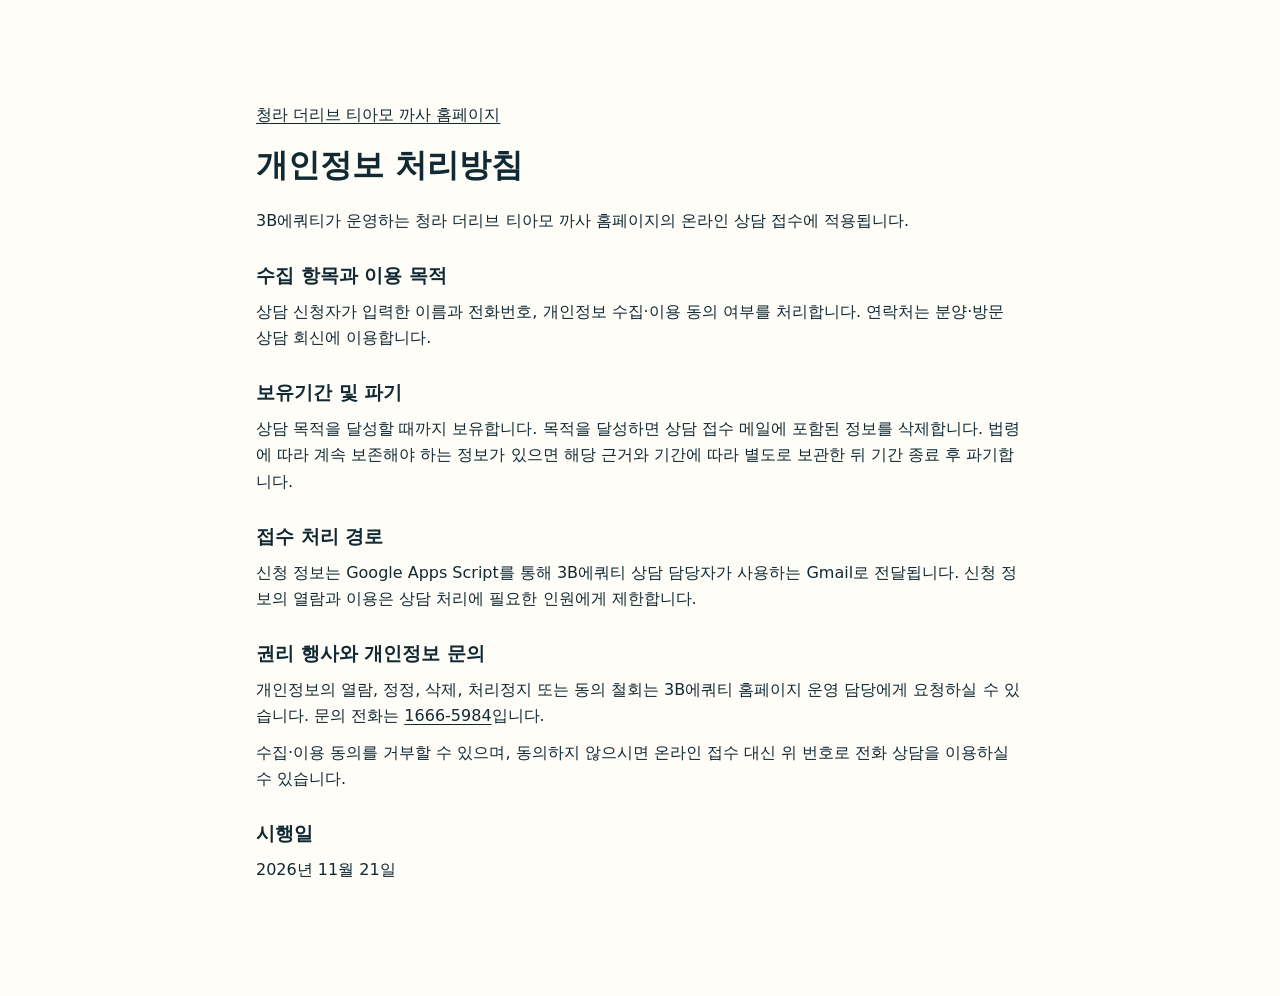
==== privacy.html @ 80af2cf6 "Add consultation privacy policy" ====
<!doctype html>
<html lang="ko">
<head>
  <meta charset="utf-8">
  <meta name="viewport" content="width=device-width,initial-scale=1">
  <meta name="theme-color" content="#10222d">
  <title>개인정보 처리방침 | 3B에쿼티</title>
  <meta name="description" content="청라 더리브 티아모 까사 상담 신청 시 개인정보의 이용 목적, 보유기간, 파기 및 개인정보 문의 안내.">
  <link rel="canonical" href="https://wanjunsim3-droid.github.io/cheongna-theliv-tiamo/privacy.html">
  <link rel="stylesheet" href="style.css">
  <style>
    .policy { max-width: 48rem; }
    .policy h1 { margin: 0 0 1rem; }
    .policy h2 { font-size: 1.2rem; margin: 1.6rem 0 .45rem; }
    .policy p { margin: 0 0 .65rem; }
    .policy a { text-decoration: underline; text-underline-offset: .2em; }
  </style>
</head>
<body>
  <main class="wrap section policy">
    <p><a href="./">청라 더리브 티아모 까사 홈페이지</a></p>
    <h1>개인정보 처리방침</h1>
    <p>3B에쿼티가 운영하는 청라 더리브 티아모 까사 홈페이지의 온라인 상담 접수에 적용됩니다.</p>
    <h2>수집 항목과 이용 목적</h2>
    <p>상담 신청자가 입력한 이름과 전화번호, 개인정보 수집·이용 동의 여부를 처리합니다. 연락처는 분양·방문 상담 회신에 이용합니다.</p>
    <h2>보유기간 및 파기</h2>
    <p>상담 목적을 달성할 때까지 보유합니다. 목적을 달성하면 상담 접수 메일에 포함된 정보를 삭제합니다. 법령에 따라 계속 보존해야 하는 정보가 있으면 해당 근거와 기간에 따라 별도로 보관한 뒤 기간 종료 후 파기합니다.</p>
    <h2>접수 처리 경로</h2>
    <p>신청 정보는 Google Apps Script를 통해 3B에쿼티 상담 담당자가 사용하는 Gmail로 전달됩니다. 신청 정보의 열람과 이용은 상담 처리에 필요한 인원에게 제한합니다.</p>
    <h2>권리 행사와 개인정보 문의</h2>
    <p>개인정보의 열람, 정정, 삭제, 처리정지 또는 동의 철회는 3B에쿼티 홈페이지 운영 담당에게 요청하실 수 있습니다. 문의 전화는 <a href="tel:16665984">1666-5984</a>입니다.</p>
    <p>수집·이용 동의를 거부할 수 있으며, 동의하지 않으시면 온라인 접수 대신 위 번호로 전화 상담을 이용하실 수 있습니다.</p>
    <h2>시행일</h2>
    <p>2026년 11월 21일</p>
  </main>
</body>
</html>
---- style.css ----
:root {
  color-scheme: light;
  --ink: #112933;
  --night: #10222d;
  --deeper: #0b1a24;
  --sand: #e6c894;
  --bronze: #735727;
  --paper: #f8f6ef;
  --white: #fffdf8;
  --muted: #4f6166;
  --line: #d6dcd9;
  --serif: "Noto Serif KR", "Nanum Myeongjo", Georgia, serif;
  --sans: "Pretendard", "Apple SD Gothic Neo", "Malgun Gothic", system-ui, sans-serif;
}
*, *::before, *::after { box-sizing: border-box; }
html { scroll-behavior: smooth; scroll-padding-top: 5rem; }
body { margin: 0; color: var(--ink); background: var(--white); font: 1rem/1.65 var(--sans); }
a { color: inherit; text-decoration: none; }
button { font: inherit; }
a:focus-visible, button:focus-visible { outline: 3px solid #508698; outline-offset: 4px; }
h1, h2, h3, p, dl, dd { margin: 0; }
.wrap { width: min(100% - 5rem, 76rem); margin-inline: auto; }
.skip { position: absolute; left: 1rem; top: -5rem; z-index: 10; background: var(--white); padding: .65rem 1rem; }
.skip:focus { top: 1rem; }
.header { position: sticky; top: 0; z-index: 3; background: var(--deeper); color: var(--white); border-bottom: 1px solid #ffffff24; }
.header-inner { min-height: 4.75rem; display: flex; align-items: center; justify-content: space-between; gap: 1.25rem; }
.wordmark { display: grid; grid-auto-rows: max-content; line-height: 1.25; }
.wordmark span { font-family: Georgia, serif; letter-spacing: .16em; color: var(--sand); font-size: 1.28rem; }
.wordmark small { margin-top: .28rem; letter-spacing: .035em; font-size: .78rem; }
nav { display: flex; gap: clamp(1.2rem, 4vw, 3.5rem); font-size: .94rem; }
nav a, .header-contact { padding-block: .45rem; }
nav a:hover, .header-contact:hover { color: var(--sand); }
.header-contact { font-weight: 650; color: var(--sand); font-variant-numeric: tabular-nums; white-space: nowrap; }
.hero { position: relative; isolation: isolate; display: flex; align-items: center; min-height: clamp(32rem, 75svh, 49rem); background: #182d3b; color: var(--white); }
.hero-visual { position: absolute; inset: 0; z-index: -1; background: linear-gradient(90deg, #0b1925fa 0%, #0b1925e8 21%, #0b192566 58%, #0b19251a 100%), linear-gradient(0deg, #0a1824bb, transparent 28%), url("cheongna-concept.webp") 63% 52% / cover no-repeat; }
.hero-inner { padding-block: 5.5rem 6.5rem; }
.eyebrow { font-size: .82rem; font-weight: 750; letter-spacing: .19em; color: var(--bronze); }
.hero .eyebrow, .consult .eyebrow { color: var(--sand); }
.hero h1 { margin-top: .85rem; font: 620 clamp(3rem, 7vw, 6.15rem)/1.12 var(--serif); letter-spacing: -.075em; }
.hero h1 em { color: var(--sand); font-style: normal; }
.hero-desc { margin-top: 1.5rem; color: #f5f4ef; font-size: clamp(1rem, 2vw, 1.22rem); }
.actions { display: flex; flex-wrap: wrap; gap: .65rem; margin-top: 1.6rem; }
.button { min-height: 3.05rem; display: inline-flex; align-items: center; justify-content: center; padding: .62rem 1.2rem; border: 1px solid transparent; font-size: .94rem; font-weight: 700; transition: background-color .2s, color .2s; }
.primary { background: var(--sand); color: #142633; }
.primary:hover { background: #f4dcae; }
.ghost { border-color: #ffffff83; color: var(--white); }
.ghost:hover { background: #ffffff25; }
.image-note { position: absolute; inset: auto 0 1rem; text-align: right; color: #faf7ef; font-size: .8rem; text-shadow: 0 1px 4px #091722; }
.overview { padding-block: 3.35rem 3.85rem; border-bottom: 1px solid var(--line); }
.section { padding-block: clamp(4rem, 8vw, 7rem); }
.section-heading h2 { margin-top: .38rem; font: 650 clamp(2.1rem, 5vw, 3.35rem)/1.26 var(--serif); letter-spacing: -.065em; }
.section-heading > p:last-of-type:not(.eyebrow) { margin-top: .85rem; color: var(--muted); max-width: 32rem; }
.section-heading.compact h2 { font-size: 2rem; }
.section-heading.compact > p:last-child { margin-top: .35rem; }
.metrics { display: grid; grid-template-columns: repeat(4, 1fr); margin-top: 1.7rem; }
.metrics > div { padding: .45rem 1.2rem; border-left: 1px solid var(--line); min-width: 0; }
.metrics > div:first-child { padding-left: 0; border-left: 0; }
.metrics dt { color: var(--muted); font-size: .94rem; }
.metrics dd:not(.note) { font-weight: 650; margin-block: .15rem .2rem; line-height: 1.18; }
.metrics strong { font-family: Georgia, serif; font-size: clamp(1.95rem, 3.7vw, 3.3rem); font-weight: 500; }
.metrics .company strong { font-size: clamp(1.55rem, 3.1vw, 2.6rem); }
.note { color: var(--muted); font-size: .87rem; line-height: 1.55; }
.types { background: var(--paper); }
.type-layout { display: grid; grid-template-columns: minmax(11rem, .75fr) minmax(0, 2fr); gap: 1rem; margin-block: 1.85rem 1rem; }
.type-select { display: grid; grid-template-columns: 1fr 1fr; gap: .45rem; }
.type-select button { min-height: 4rem; border: 1px solid #c8ceca; color: var(--ink); background: var(--white); cursor: pointer; font-size: clamp(1.14rem, 2.4vw, 1.6rem); font-family: Georgia, var(--sans); }
.type-select button:hover { border-color: var(--ink); }
.type-select button[aria-pressed="true"] { background: var(--night); color: var(--sand); border-color: var(--night); }
.type-select span { font: .82rem var(--sans); margin-left: .16rem; }
.type-detail { min-height: 11.5rem; display: grid; grid-template-columns: 1.35fr 1fr; align-items: center; gap: 1.45rem; padding: 1.55rem clamp(1rem, 4vw, 2.6rem); background: var(--white); border: 1px solid #c8ceca; }
.type-area { font: 500 clamp(2.4rem, 5vw, 4.7rem)/1.12 Georgia, serif; letter-spacing: -.065em; font-variant-numeric: lining-nums tabular-nums; }
.area-unit { margin-left: .18rem; font: 1rem var(--sans); letter-spacing: 0; }
.type-detail dl > div { display: flex; justify-content: space-between; gap: .4rem; padding-block: .4rem; border-bottom: 1px solid var(--line); }
.type-detail dt { color: var(--muted); }
.type-detail dd { white-space: nowrap; font-weight: 700; }
.location-layout, .consult-layout { display: grid; grid-template-columns: 1fr .8fr; gap: clamp(2rem, 7vw, 7rem); align-items: center; }
.place-links { display: grid; margin-top: 1.45rem; max-width: 28rem; }
.place-links a { display: flex; align-items: baseline; justify-content: space-between; gap: .6rem; border-bottom: 1px solid var(--line); padding: .65rem 0; font-weight: 700; }
.place-links a:hover { color: var(--bronze); }
.place-links span { font-size: .84rem; font-weight: 500; color: var(--muted); text-align: right; }
.address-box { background: #eaf0ed; border-top: 3px solid #618679; padding: clamp(1.4rem, 4vw, 3rem); }
.address-box h3 { font: 650 clamp(1.65rem, 3vw, 2.5rem)/1.25 var(--serif); letter-spacing: -.05em; margin-block: .6rem .4rem; }
.address-box > p:not(.eyebrow) { color: var(--muted); }
.outline { color: var(--ink); border-color: #7b9790; margin-top: 1.25rem; }
.outline:hover { background: #dbe7e2; }
.consult { background: var(--night); color: var(--white); }
.consult .section-heading > p:last-of-type:not(.eyebrow) { color: #e3eae8; }
.contact-box { border-left: 1px solid #ffffff42; padding-left: clamp(1.4rem, 5vw, 3rem); }
.contact-box > p { color: #e3eae8; }
.phone { color: var(--sand); font: 400 clamp(2.4rem, 6vw, 4.35rem)/1.3 Georgia, serif; white-space: nowrap; }
.contact-box .actions { margin-top: .85rem; }
.footer { background: var(--deeper); color: #d9e4e8; padding-block: 1.8rem; font-size: .88rem; }
.footer-inner { display: flex; justify-content: space-between; align-items: center; gap: 1rem; }
.footer strong { font-family: Georgia, serif; letter-spacing: .13em; color: var(--sand); }
.footer a { text-decoration: underline; text-underline-offset: .23em; }
.mobile-bar { display: none; }
@media (max-width: 760px) {
  .wrap { width: calc(100% - 2.5rem); }
  .hero { min-height: 34rem; }
  .hero-visual { background-position: 70% center; }
  .metrics { grid-template-columns: 1fr 1fr; row-gap: 1.4rem; }
  .metrics > div:nth-child(3) { padding-left: 0; border-left: 0; }
  .type-layout { grid-template-columns: 1fr; }
  .type-select { grid-template-columns: repeat(4, minmax(0, 1fr)); }
  .location-layout, .consult-layout { grid-template-columns: 1fr; }
}
@media (max-width: 540px) {
  html { scroll-padding-top: 7rem; }
  .header-inner { display: grid; grid-template-columns: 1fr auto; gap: .2rem .75rem; padding-top: .72rem; }
  nav { grid-row: 2; grid-column: 1 / -1; gap: 1.55rem; }
  nav a { padding-block: .5rem; }
  .hero { min-height: clamp(31rem, 76svh, 39rem); }
  .hero-inner { padding-block: 4rem 5.5rem; }
  .hero-visual { background-image: linear-gradient(90deg, #0b1925ed, #0b192574 77%, #0b192538), linear-gradient(0deg, #0b1925ba, transparent 30%), url("cheongna-concept.webp"); }
  .type-detail { min-height: auto; grid-template-columns: 1fr; gap: .85rem; }
  .type-area { font-size: clamp(2.8rem, 13vw, 4rem); }
  .footer { padding-bottom: 6rem; }
  .footer-inner { display: grid; }
  .mobile-bar { display: grid; grid-template-columns: .7fr 1.3fr; gap: 1px; position: fixed; z-index: 3; inset: auto 0 0; padding-bottom: env(safe-area-inset-bottom); background: var(--deeper); }
  .mobile-bar a { display: grid; place-items: center; padding: .78rem .32rem; background: #263e49; color: var(--white); font-weight: 700; font-size: .9rem; }
  .mobile-bar a:last-child { background: var(--sand); color: var(--ink); }
}
@media (prefers-reduced-motion: reduce) {
  *, *::before, *::after { scroll-behavior: auto !important; transition: none !important; }
}

.unit-gallery { margin-top: clamp(1.6rem, 4vw, 3rem); }
.unit-gallery h3 { font: 650 clamp(1.45rem, 3vw, 2rem)/1.35 var(--serif); letter-spacing: -.04em; }
.gallery-figure { margin: .9rem 0 0; }
.gallery-photo {
  display: block;
  width: 100%;
  height: clamp(16rem, 65vw, 34rem);
  object-fit: contain;
  background: var(--deeper);
}
.gallery-caption {
  display: flex;
  align-items: center;
  justify-content: space-between;
  gap: .3rem;
  min-height: 3.35rem;
  padding: .25rem clamp(.4rem, 2vw, 1.1rem);
  background: var(--night);
  color: var(--white);
  text-align: center;
}
.gallery-caption button {
  min-height: 2.75rem;
  padding: .38rem clamp(.45rem, 2vw, .85rem);
  border: 1px solid #ffffff72;
  background: transparent;
  color: var(--white);
  font-size: .875rem;
  white-space: nowrap;
  cursor: pointer;
}
.gallery-caption button:hover { background: #ffffff24; }
#gallery-status { font-size: .9rem; }
.gallery-thumbs:not([hidden]) {
  position: relative;
  display: flex;
  overflow-x: auto;
  gap: .45rem;
  padding: .45rem 0;
}
.gallery-thumbs button {
  flex: 1 0 clamp(4.3rem, 8vw, 5.8rem);
  padding: .17rem;
  border: 2px solid transparent;
  background: transparent;
  cursor: pointer;
}
.gallery-thumbs button[aria-pressed="true"] { border-color: var(--bronze); }
.gallery-thumbs button:focus-visible { outline-offset: -2px; }
.gallery-thumbs img { display: block; width: 100%; aspect-ratio: 4 / 3; object-fit: cover; }
.unit-gallery .note { margin-top: .55rem; }
.plan-preview {
  display: block;
  width: min(100%, 32rem);
  margin-top: .9rem;
  padding: 0;
  border: 1px solid var(--line);
  background: var(--white);
  color: var(--ink);
  cursor: zoom-in;
}
.plan-preview img { display: block; width: 100%; height: auto; }
.plan-preview span { display: block; padding: .7rem; font-weight: 700; }
.plan-dialog {
  width: min(calc(100% - 1.5rem), 76rem);
  max-height: calc(100dvh - 1.5rem);
  padding: clamp(.6rem, 2vw, 1.2rem);
  border: 0;
  background: var(--white);
  color: var(--ink);
}
.plan-dialog::backdrop { background: #10222dcc; }
.plan-dialog-header { display: flex; align-items: center; justify-content: space-between; gap: .8rem; }
.plan-dialog-header h3 { margin: 0; font: 650 clamp(1rem, 3vw, 1.5rem)/1.35 var(--serif); }
.plan-dialog-header button {
  min-height: 2.75rem;
  padding: .4rem .8rem;
  border: 1px solid var(--line);
  background: var(--white);
  color: var(--ink);
  cursor: pointer;
}
.plan-dialog > img {
  display: block;
  width: 100%;
  height: auto;
  max-height: calc(100dvh - 7rem);
  object-fit: contain;
}

.callback-form { display: grid; gap: .85rem; max-width: 28rem; }
.callback-form h3 { font: 650 clamp(1.35rem, 2.8vw, 1.75rem)/1.4 var(--serif); }
.callback-field { display: grid; gap: .3rem; }
.callback-field label { font-weight: 700; }
.callback-field input {
  width: 100%;
  min-height: 3rem;
  padding: .55rem .8rem;
  color: var(--ink);
  background: var(--white);
  border: 1px solid #b5c1c2;
  border-radius: 0;
  font: inherit;
}
.callback-form input:focus-visible, .callback-privacy summary:focus-visible {
  outline: 2px solid var(--sand);
  outline-offset: 3px;
}
.callback-privacy { color: #e3eae8; font-size: .875rem; }
.callback-privacy summary { cursor: pointer; padding-block: .25rem; }
.callback-privacy p { margin-top: .3rem; }
.callback-consent { display: flex; gap: .5rem; align-items: flex-start; font-size: .94rem; }
.callback-consent input { width: 1.1rem; height: 1.1rem; margin: .24rem 0 0; accent-color: var(--sand); }
.callback-form .actions { margin-top: .2rem; }
.callback-form button { cursor: pointer; }

.callback-form button:disabled { opacity: .58; cursor: default; }
.callback-status { color: #e3eae8; font-size: .875rem; }
.callback-status:empty { display: none; }

.unit-video video {
  display: block;
  width: 100%;
  max-width: 60rem;
  height: auto;
  aspect-ratio: 16 / 9;
  margin-top: .9rem;
  background: var(--deeper);
  object-fit: contain;
}
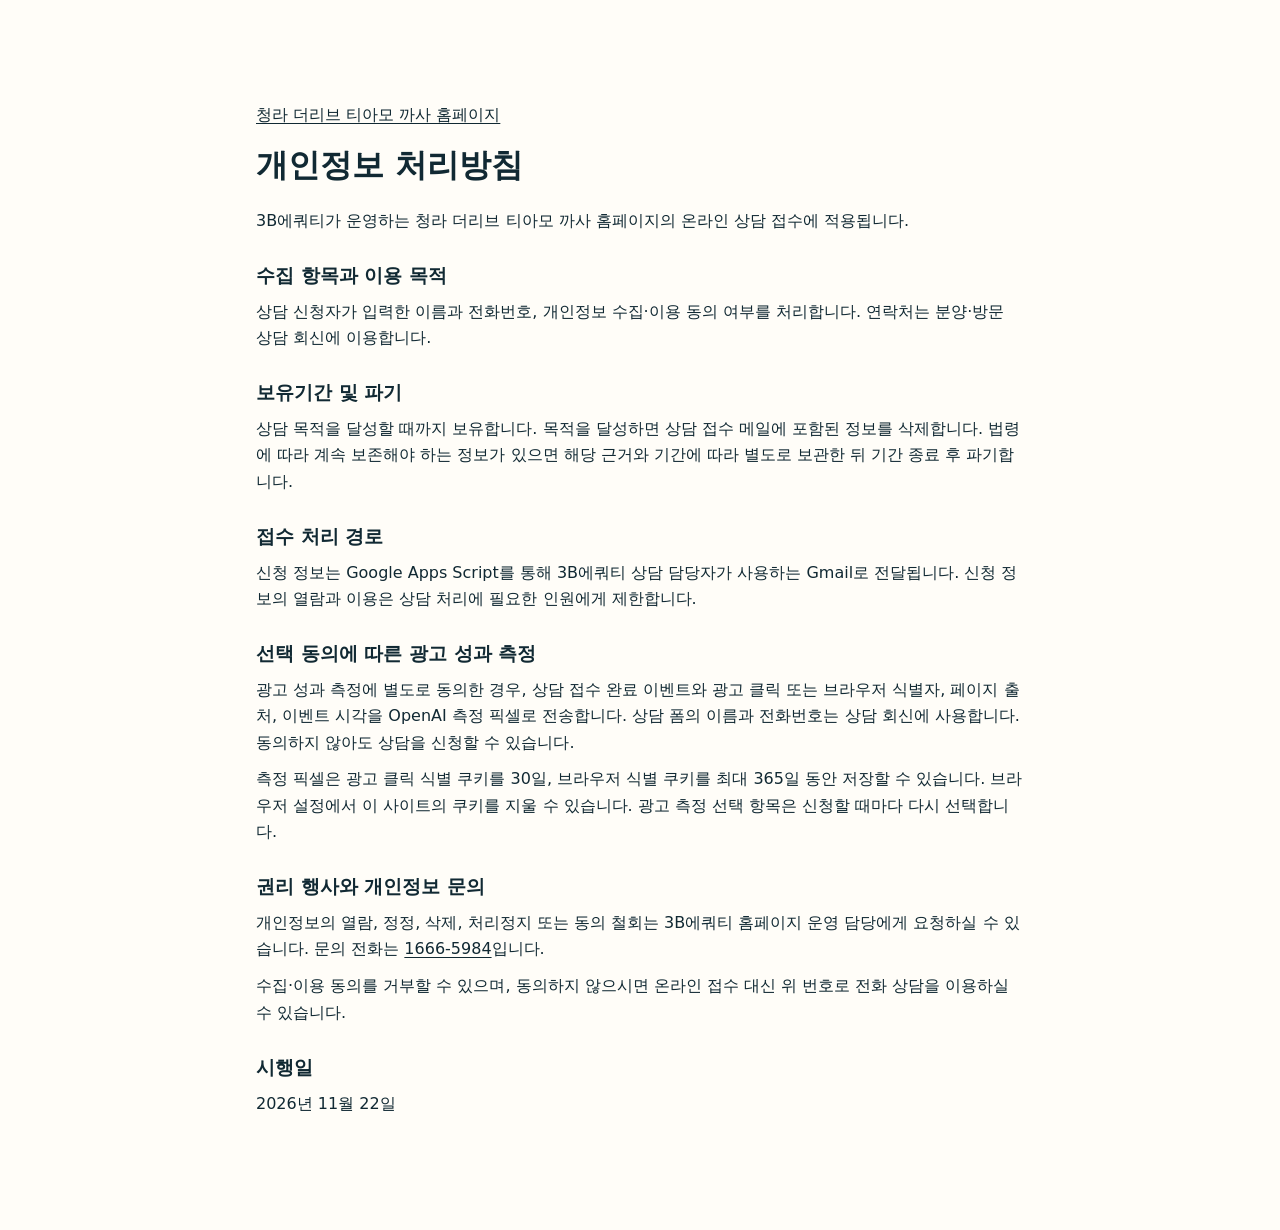
==== commit 0a6eb56c: "Measure accepted consultation requests with optional consent" ====
--- a/privacy.html
+++ b/privacy.html
@@ -27,11 +27,14 @@
     <p>상담 목적을 달성할 때까지 보유합니다. 목적을 달성하면 상담 접수 메일에 포함된 정보를 삭제합니다. 법령에 따라 계속 보존해야 하는 정보가 있으면 해당 근거와 기간에 따라 별도로 보관한 뒤 기간 종료 후 파기합니다.</p>
     <h2>접수 처리 경로</h2>
     <p>신청 정보는 Google Apps Script를 통해 3B에쿼티 상담 담당자가 사용하는 Gmail로 전달됩니다. 신청 정보의 열람과 이용은 상담 처리에 필요한 인원에게 제한합니다.</p>
+    <h2>선택 동의에 따른 광고 성과 측정</h2>
+    <p>광고 성과 측정에 별도로 동의한 경우, 상담 접수 완료 이벤트와 광고 클릭 또는 브라우저 식별자, 페이지 출처, 이벤트 시각을 OpenAI 측정 픽셀로 전송합니다. 상담 폼의 이름과 전화번호는 상담 회신에 사용합니다. 동의하지 않아도 상담을 신청할 수 있습니다.</p>
+    <p>측정 픽셀은 광고 클릭 식별 쿠키를 30일, 브라우저 식별 쿠키를 최대 365일 동안 저장할 수 있습니다. 브라우저 설정에서 이 사이트의 쿠키를 지울 수 있습니다. 광고 측정 선택 항목은 신청할 때마다 다시 선택합니다.</p>
     <h2>권리 행사와 개인정보 문의</h2>
     <p>개인정보의 열람, 정정, 삭제, 처리정지 또는 동의 철회는 3B에쿼티 홈페이지 운영 담당에게 요청하실 수 있습니다. 문의 전화는 <a href="tel:16665984">1666-5984</a>입니다.</p>
     <p>수집·이용 동의를 거부할 수 있으며, 동의하지 않으시면 온라인 접수 대신 위 번호로 전화 상담을 이용하실 수 있습니다.</p>
     <h2>시행일</h2>
-    <p>2026년 11월 21일</p>
+    <p>2026년 11월 22일</p>
   </main>
 </body>
 </html>
--- a/style.css
+++ b/style.css
@@ -31,9 +31,13 @@
 nav a, .header-contact { padding-block: .45rem; }
 nav a:hover, .header-contact:hover { color: var(--sand); }
 .header-contact { font-weight: 650; color: var(--sand); font-variant-numeric: tabular-nums; white-space: nowrap; }
-.hero { position: relative; isolation: isolate; display: flex; align-items: center; min-height: clamp(32rem, 75svh, 49rem); background: #182d3b; color: var(--white); }
-.hero-visual { position: absolute; inset: 0; z-index: -1; background: linear-gradient(90deg, #0b1925fa 0%, #0b1925e8 21%, #0b192566 58%, #0b19251a 100%), linear-gradient(0deg, #0a1824bb, transparent 28%), url("cheongna-concept.webp") 63% 52% / cover no-repeat; }
-.hero-inner { padding-block: 5.5rem 6.5rem; }
+.hero { position: relative; isolation: isolate; display: grid; grid-template-rows: 1fr auto; align-items: center; min-height: clamp(32rem, 75svh, 49rem); background: #182d3b; color: var(--white); }
+.hero-visual, .hero-visual::after { position: absolute; inset: 0; }
+.hero-visual { z-index: -1; overflow: hidden; }
+.hero-visual::after { content: ""; background: linear-gradient(90deg, #0b1925ed, #0b1925c7 25%, #0b192548 60%, transparent 90%), linear-gradient(0deg, #0a1824ef, transparent 29%); }
+.hero-image { display: block; width: 100%; height: 100%; object-fit: cover; object-position: 62% 46%; }
+.hero-image[hidden] { display: none; }
+.hero-inner { padding-block: 4.5rem 3rem; }
 .eyebrow { font-size: .82rem; font-weight: 750; letter-spacing: .19em; color: var(--bronze); }
 .hero .eyebrow, .consult .eyebrow { color: var(--sand); }
 .hero h1 { margin-top: .85rem; font: 620 clamp(3rem, 7vw, 6.15rem)/1.12 var(--serif); letter-spacing: -.075em; }
@@ -45,7 +49,20 @@
 .primary:hover { background: #f4dcae; }
 .ghost { border-color: #ffffff83; color: var(--white); }
 .ghost:hover { background: #ffffff25; }
-.image-note { position: absolute; inset: auto 0 1rem; text-align: right; color: #faf7ef; font-size: .8rem; text-shadow: 0 1px 4px #091722; }
+.background-music { display: flex; align-items: center; flex-wrap: wrap; gap: .25rem .65rem; margin-top: .85rem; }
+.background-music[hidden] { display: none; }
+.music-button { display: inline-flex; align-items: center; gap: .4rem; min-height: 2.75rem; padding: .4rem .75rem; border: 1px solid #fff8; border-radius: .25rem; background: #142733e8; color: #fff; font: inherit; font-size: .84rem; cursor: pointer; }
+.music-button:focus-visible { outline: 2px solid #fff; outline-offset: 2px; }
+.music-note { color: var(--sand); font-size: 1rem; line-height: 1; }
+.music-status { margin: 0; color: #faf7ef; font-size: .78rem; }
+.music-status:empty { display: none; }
+.hero-footer { display: flex; justify-content: space-between; align-items: flex-end; flex-wrap: wrap; gap: .55rem 1rem; padding-bottom: 1.1rem; }
+.hero-picker { display: flex; flex-wrap: wrap; gap: .35rem; }
+.hero-picker[hidden] { display: none; }
+.hero-picker button { min-height: 2.75rem; padding: .45rem .8rem; border: 1px solid #fff8; border-radius: .25rem; background: #142733e8; color: #fff; font: inherit; font-size: .84rem; cursor: pointer; }
+.hero-picker button[aria-pressed="true"] { background: var(--sand); color: var(--ink); border-color: var(--sand); font-weight: 700; }
+.hero-picker button:focus-visible { outline: 2px solid #fff; outline-offset: 2px; }
+.image-note { margin: 0; color: #faf7ef; font-size: .76rem; text-shadow: 0 1px 4px #091722; }
 .overview { padding-block: 3.35rem 3.85rem; border-bottom: 1px solid var(--line); }
 .section { padding-block: clamp(4rem, 8vw, 7rem); }
 .section-heading h2 { margin-top: .38rem; font: 650 clamp(2.1rem, 5vw, 3.35rem)/1.26 var(--serif); letter-spacing: -.065em; }
@@ -97,7 +114,7 @@
 @media (max-width: 760px) {
   .wrap { width: calc(100% - 2.5rem); }
   .hero { min-height: 34rem; }
-  .hero-visual { background-position: 70% center; }
+  .hero-image { object-position: 62% center; }
   .metrics { grid-template-columns: 1fr 1fr; row-gap: 1.4rem; }
   .metrics > div:nth-child(3) { padding-left: 0; border-left: 0; }
   .type-layout { grid-template-columns: 1fr; }
@@ -110,8 +127,8 @@
   nav { grid-row: 2; grid-column: 1 / -1; gap: 1.55rem; }
   nav a { padding-block: .5rem; }
   .hero { min-height: clamp(31rem, 76svh, 39rem); }
-  .hero-inner { padding-block: 4rem 5.5rem; }
-  .hero-visual { background-image: linear-gradient(90deg, #0b1925ed, #0b192574 77%, #0b192538), linear-gradient(0deg, #0b1925ba, transparent 30%), url("cheongna-concept.webp"); }
+  .hero-inner { padding-block: 3.2rem 2rem; }
+  .hero-visual::after { background: linear-gradient(90deg, #0b1925e8, #0b192579 75%, #0b192537), linear-gradient(0deg, #0b1925e8, transparent 35%); }
   .type-detail { min-height: auto; grid-template-columns: 1fr; gap: .85rem; }
   .type-area { font-size: clamp(2.8rem, 13vw, 4rem); }
   .footer { padding-bottom: 6rem; }
@@ -254,3 +271,15 @@
   background: var(--deeper);
   object-fit: contain;
 }
+
+.disclosure { margin-top: 1.5rem; max-width: 48rem; border-top: 1px solid var(--line); padding-top: .8rem; }
+.disclosure summary { cursor: pointer; font-weight: 700; }
+.disclosure-list { display: grid; gap: .45rem; margin: .9rem 0; }
+.disclosure-list > div { display: grid; grid-template-columns: minmax(8rem, 1fr) 2fr; gap: .6rem; }
+.disclosure-list dt { font-weight: 650; }
+.disclosure-list dd { overflow-wrap: anywhere; }
+.disclosure p + p { margin-top: .35rem; }
+.disclosure a, .callback-privacy a { text-decoration: underline; text-underline-offset: .2em; }
+@media (max-width: 500px) {
+  .disclosure-list > div { grid-template-columns: 1fr; gap: 0; }
+}
